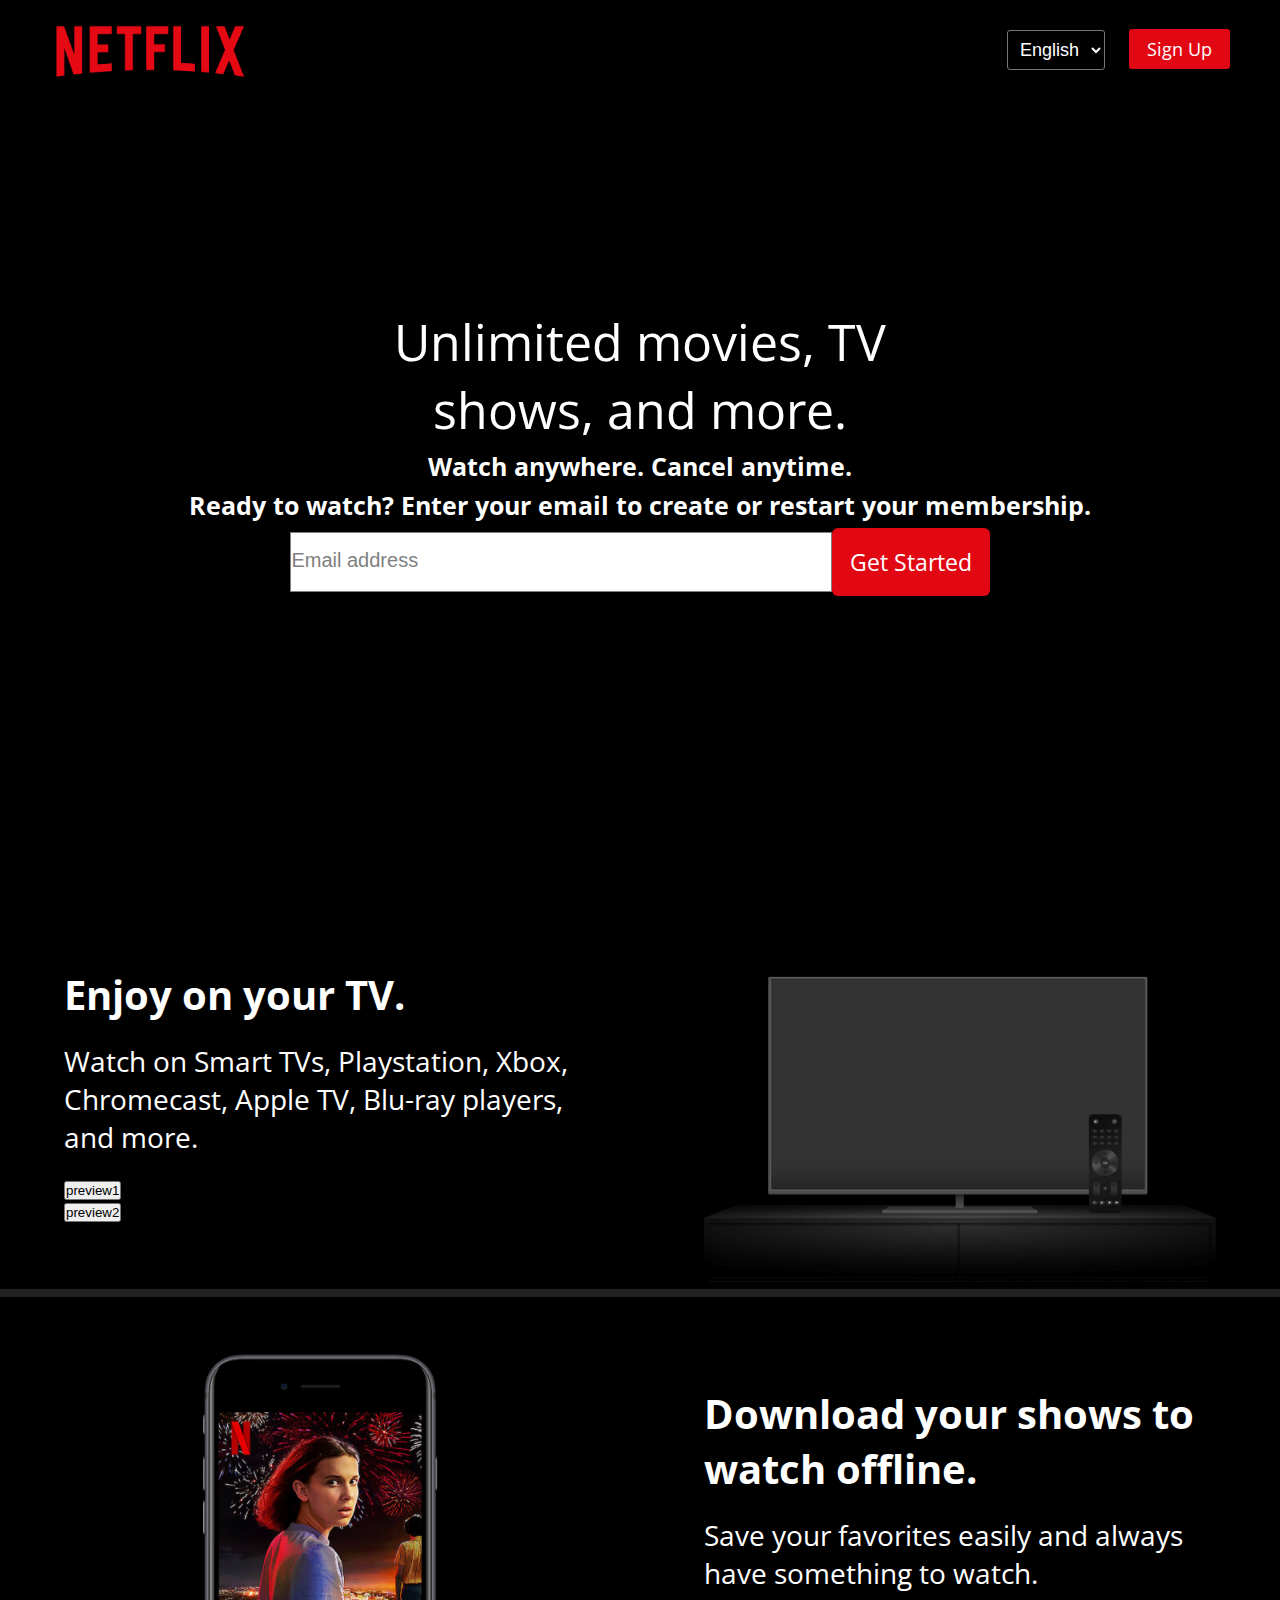
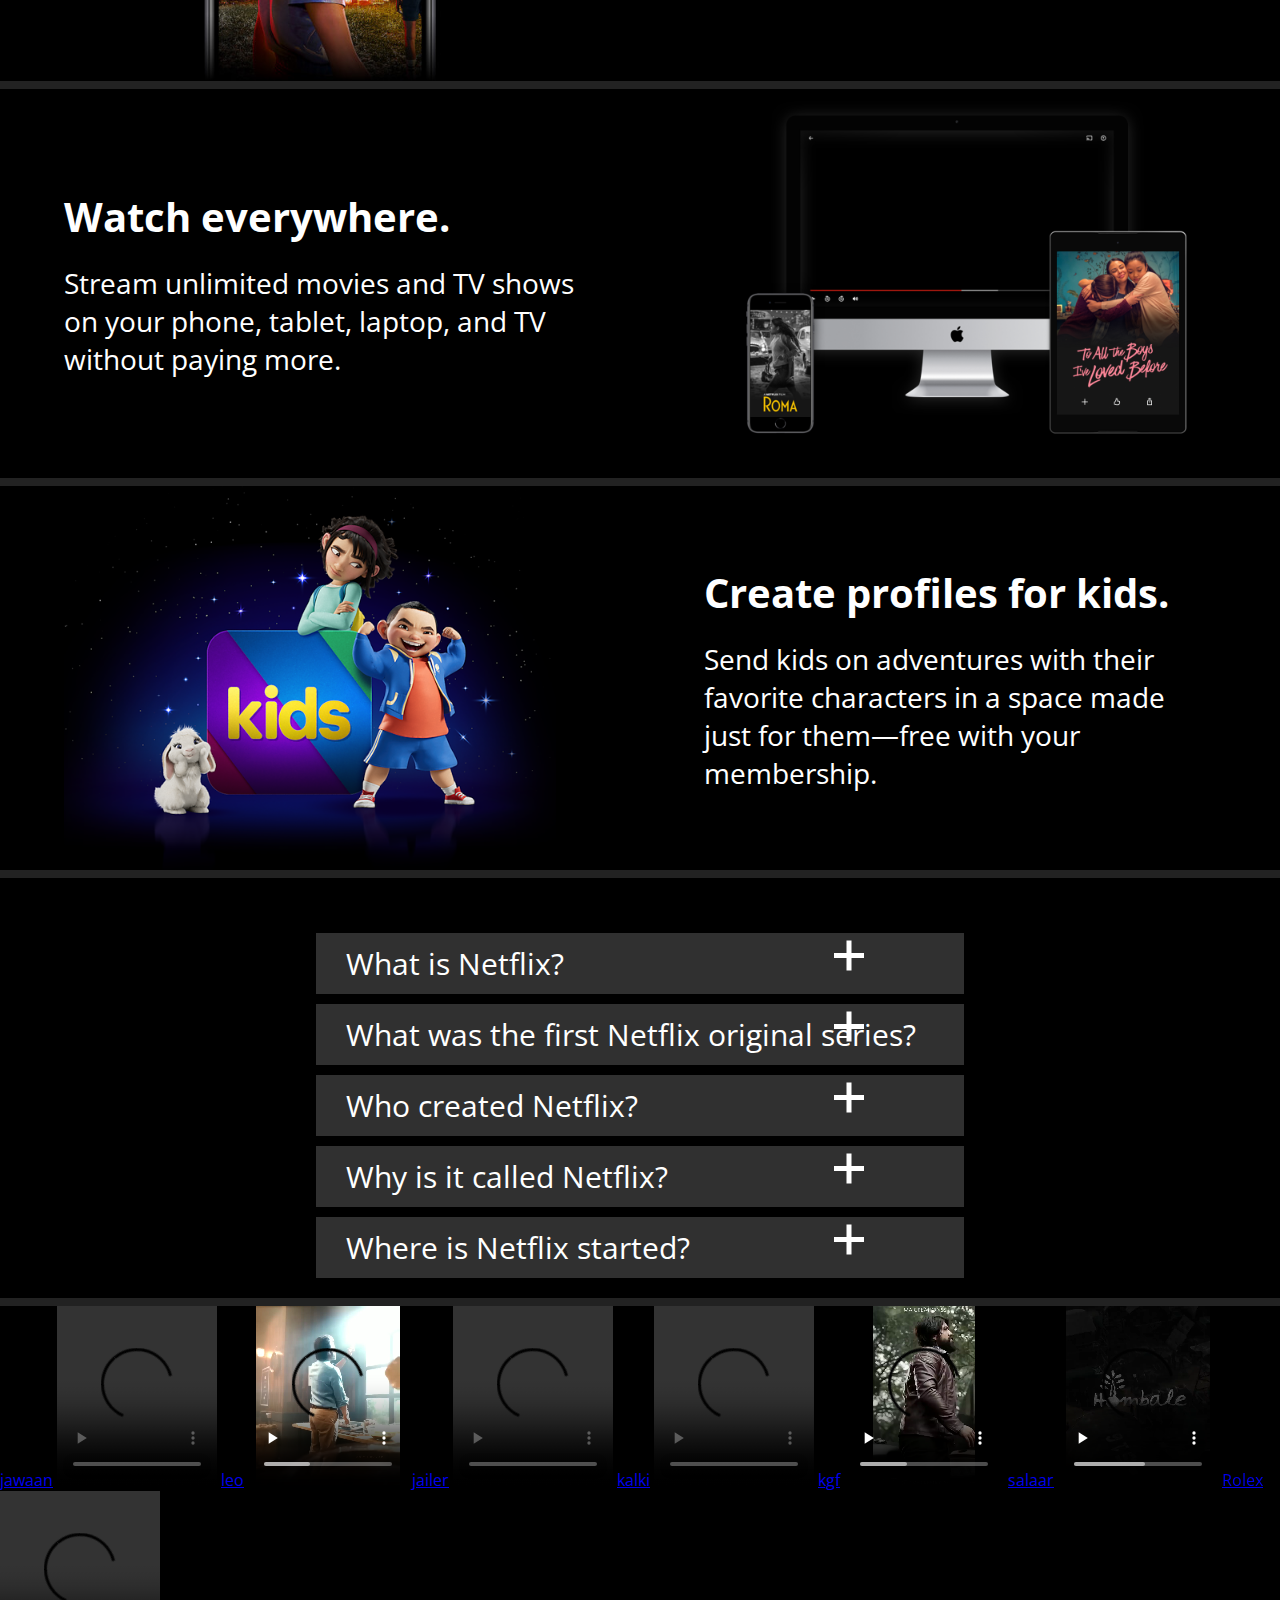
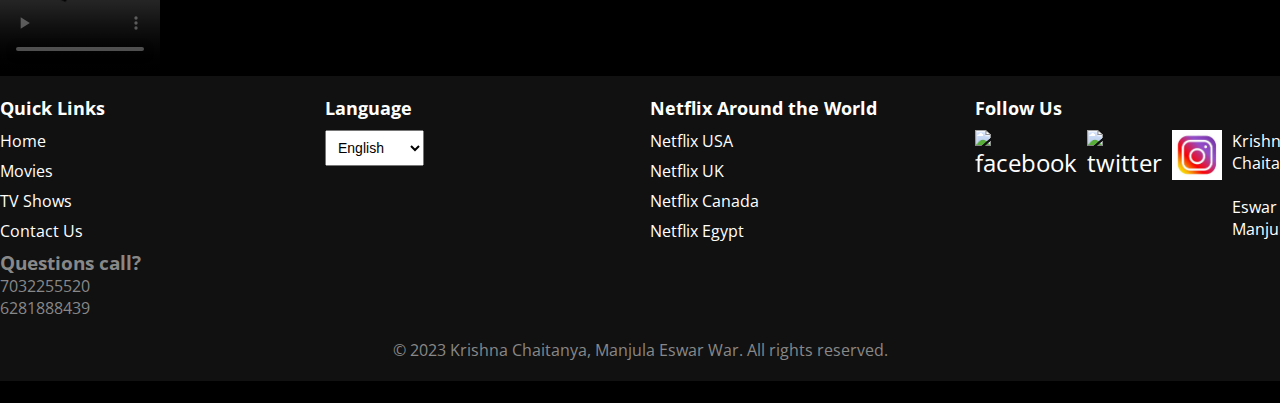
==== index.html @ 63e5550f "Add files via upload" ====
<!DOCTYPE html>
<html lang="en">

<head>
    <meta charset="UTF-8">
    <meta http-equiv="X-UA-Compatible" content="IE=edge">
    <meta name="viewport" content="width=device-width, initial-scale=1.0">
    <link rel="stylesheet" href="style.css">
    <title>Netflix</title>
    <link rel="icon" type="x-icon" href="netflix_PNG15.png">
</head>

<body>
    <!-- header  -->
    <header>
        <img src="Logonetflix.png" alt="">
        <div>
           
            <select name="">
                <option value="en">English</option>
                <option value="ar">Arabic</option>
            </select>
   
            <a href="signup.html">Sign Up</a>
        </div>
    </header>
    <!-- first section -->
    <section class="Fsec">
        <div>
            <h1>
                Unlimited movies, TV <br> shows, and more.
            </h1>
            <h2>
                Watch anywhere. Cancel anytime.
            </h2>
            <h2>
                Ready to watch? Enter your email to create or restart your membership.
            </h2>
            <form action="">
                <input type="email" name="" placeholder="Email address">
             <section class="Dsec">  
                <a href="get.html"> Get Started </a>
             </section>

            </form>
        </div>
    </section>

    <!-- second section  -->
    <section class="SecondSec">
        <div>
            <h3>Enjoy on your TV.</h3>
            <p>Watch on Smart TVs, Playstation, Xbox, Chromecast, Apple TV, Blu-ray players, and more.</p>
            <br>   <a href="netflix.mp4" ><button>preview1</button></a></br>
           <a href="chiru.mp4"><button>preview2</button></a>
        </div>
        <div class="SecondSecDiv">
            <img src="tv.png" alt="">
            <video width="640" height="360" controls>
            
                 <src="video-devices.mp4" type="video/mp4">
            </video>

        </div>
    </section>
    <!-- third section  -->

    <section class="thirdSec">
        <img src="mobile-0819.jpg" alt="">
        <div>
            <h3>Download your shows to watch offline.</h3>
            <p>Save your favorites easily and always have something to watch.</p>
        </div>
    </section>
    <!-- fourth section  -->
    <section class="SecondSec">
        <div>
            <h3>Watch everywhere.</h3>
            <p>Stream unlimited movies and TV shows on your phone, tablet, laptop, and TV without paying more.</p>

        </div>
        <div class="SecondSecDiv2 ">
            <img src="device-pile.png" alt="">
            <video autoplay muted>
                <source src="C:\Users\eswar\OneDrive\Desktop\video-devices.mp4" type="video/mp4">
            </video>

        </div>
    </section>
    <!-- fifth section  -->

    <section class="thirdSec">
        <img src="images1.png"alt="">
        <div>
            <h3>Create profiles for kids.</h3>
            <p>Send kids on adventures with their favorite characters in a space made just for them—free with your
                membership.</p>
        </div>
    </section>
    <section class="lastSec">
        <h3>Frequently Asked Questions</h3>
        <div class="list">
            <div id="item1" class="item1">

                <a href="#item1" class="item">
                    <span>What is Netflix?</span>
                    <i class="icon"></i>
                </a>
                <p class="texttt">
                    Netflix is a streaming service that offers a wide variety of award-winning TV shows, movies, anime,
                    documentaries, and more on thousands of internet-connected devices.
                </p>
            </div>
            <div id="item2" class="item1">

                <a href="#item2" class="item">
                    <span>What was the first Netflix original series?</span>
                    <i class="icon"></i>
                </a>
                <p class="texttt">
                  Lilyhammer
                </p>
            </div>
            <div id="item3" class="item1">

                <a href="#item3" class="item">
                    <span>Who created Netflix?
                      </span>
                    <i class="icon"></i>
                </a>
                <p class="texttt">
                  Reed Hastings,Marc Randolph
                </p>
            </div>
            <div id="item4" class="item1">

                <a href="#item4" class="item">
                    <span>Why is it called Netflix?</span>
                    <i class="icon"></i>
                </a>
                <p class="texttt">
                  The name is a combination of words. The “Net” is derived from the word Internet and “Flix” is a shortened version of the word flicks
                </p>
            </div>
            <div id="item5" class="item1">

                <a href="#item5" class="item">
                    <span>Where is Netflix started?</span>
                    <i class="icon"></i>
                </a>
                <p class="texttt">
                  Scotts Valley, California.
                </p>
            </div>


        </div>
    </section>
    <div class="item1">
        <a href="jawan.mp4">jawaan</a>
       <video width="160px" height="180vh" controls src="jawan.mp4">jawaan</video>
       <a href="leo.mp4">leo</a>
       <video width="160px" height="180vh" controls src="leo.mp4">leo</video>
       <a href="jailer.mp4">jailer</a>
       <video width="160px" height="180vh" controls src="jailer.mp4">jailer</video>
       <a href="kalki 2898.mp4">kalki</a>
       <video width="160px" height="180vh" controls src="kalki 2898.mp4">kalki</video>
       <a href="kgf.mp4">kgf</a>
       <video width="160px" height="180vh" controls src="kgf.mp4">kgf</video>
       <a href="salaar.mp4">salaar</a>
       <video width="160px" height="180vh" controls src="salaar.mp4">salaar</video>
       <a href="rolex.mp4">Rolex</a>
       <video width="160px" height="180vh" controls src="rolex.mp4">Rolex</video>
    </div>
    <footer>
        <div class="footer-container">
            <div class="footer-section">
                <h4>Quick Links</h4>
                <ul>
                    <li><a href="index.html">Home</a></li>
                    <li><a href="https://www.netflix.com/in/browse/genre/34399">Movies</a></li>
                    <li><a href="https://www.netflix.com/in/browse/genre/83">TV Shows</a></li>
                    <li><a href="https://help.netflix.com/en/contactus">Contact Us</a></li>
                </ul>
                <h3>Questions call?</h1>
                <p>7032255520</p>
                <p>6281888439</p>
            </div>
            <div class="footer-section">
                <h4>Language</h4>
                <select name="">
                    <option value="en">English</option>
                    <option value="ar">Japanese</option>
                    <option value="ar">Hindi</option>
                    <option value="ar">Telugu</option>
                </select>
            </div>
            <div class="footer-section">
                <h4>Netflix Around the World</h4>
                <ul>
                    <li><a href="#">Netflix USA</a></li>
                    <li><a href="#">Netflix UK</a></li>
                    <li><a href="#">Netflix Canada</a></li>
                    <li><a href="#">Netflix Egypt</a></li>
                </ul>
            </div>
            <div class="footer-section">
                <h4>Follow Us</h4>
                <ul class="social-icons">
                    <li><a href="https://www.facebook.com/netflix/" class="icon-link"><i class="fab fa-facebook"></i><img src="https://encrypted-tbn0.gstatic.com/images?q=tbn:ANd9GcTg1db4T6pGMhzlCkU2hbKBE74SfWJIza6SWqMyuqSlsQ&s" alt="facebook" height="50vh"></a></li>
                    <li><a href="https://twitter.com/netflix" class="icon-link"><i class="fab fa-twitter"></i><img src="https://encrypted-tbn0.gstatic.com/images?q=tbn:ANd9GcRdB-EbJVMxRYtNz1i4dn7jOVSfHq-002oe4w&usqp=CAU" alt="twitter" height="50vh"></a></li>
                    <li><a href="https://www.instagram.com/netflix/?hl=en" class="icon-link"><i class="fab fa-instagram"></i><img src="[data-uri]" alt="insta" height="50vh"></a></li>
                 <br>  <li><a href="https://www.instagram.com/chaitanyachaitu3105/">Krishna Chaitanya</a></br>
                    
                 <br>  <a href="https://www.instagram.com/m.eswarwar/">Eswar Manjula</a></li></br>
                </ul>
            </div>
        </div>
        
        <p class="copyright">© 2023 Krishna Chaitanya, Manjula Eswar War. All rights reserved.</p>
    </footer>
    <script src="javascript.js"></script>
</body>

</body>
</html>/
---- style.css ----
@import url('https://fonts.googleapis.com/css2?family=Anton&family=Fruktur&family=Open+Sans:wght@300&family=Press+Start+2P&display=swap');

*{
    margin: 0;
    padding: 0;
    box-sizing: border-box;
}
html{

    font-family: 'Open Sans', sans-serif;
    
 }
body{
    background-color:black ;
}
header {
    display: flex;
    align-items: center;
    justify-content: space-between;
    padding: 20px 50px 0px;
    position: absolute;
    top: 0;
    left: 0;
    width: 100%;
    z-index: 2;
}
header img{
width: 200px;
}
header select{
    background-color: transparent;
    color: white;
    padding: 8px;
    font-size: 18px;
    margin-right: 20px;
    border-radius: 3px;
}
header select option{
    background-color: gray;

}
header a{
text-decoration: none;
background-color: #e20813;
color: white;
padding: 8px 18px ;
font-size: 18px;
border-radius: 3px;
}
/**************first section*********************/
.Fsec{
    height: 100vh;
    display: flex;
    justify-content: center;
    align-items: center;
    text-align: center;
    color: white;
    background-image: url(https://github.com/Nada-haisam11/Netflix--Clone/blob/main/Netflix%20Clone/images/AE-en-20210817-popsignuptwoweeks-perspective_alpha_website_small.jpg?raw=true);
    background-size: cover;
position: relative;
.
}
.Dsec
    a{
        text-decoration: none;
        background-color: #e20813;
        color: white;
        padding: 18px 18px ;
        font-size: 23px;
        border-radius: 6px;
        }

.Fsec::before{
    content: '';
    position: absolute;
    top: 0;
    left: 0;
    width: 100%;
    height: 500px;
   background-image: linear-gradient(to bottom , black , transparent);
    z-index: 1;
}
.Fsec::after{
    content: '';
    position: absolute;
    bottom: 0;
    left: 0;
    width: 100%;
    height: 500px;
   background-image: linear-gradient(to top , black , transparent);
    z-index: 1;
}
.Fsec div{
    z-index: 2;
}
.Fsec h1{
    font-size: 50px;
    font-weight: 400;
}
.Fsec h2{
    font-size: 25px;
    margin: 5px 0px;
}
.Fsec form{
    display: flex;
    justify-content: center;
    align-items: center;
    margin-top: 10px;
}
.Fsec form input[type="email"]{
    height: 60px;
    width: 60%;
    outline: none;
    border: 1px solid gray;
}
.Fsec form input[type="email"]::placeholder{
    color: gray;
    font-size: 20px;
}
.Fsec form input[type="submit"]{
height: 60px;
padding: 10px;
border: none;
background-color: #e20813;
color: white;
font-size: 20px;

}
/**************second section*******************/
.SecondSec{
    display: flex;
    align-items: center;
    justify-content: space-around;
    color: white;
    border-bottom: 8px solid #222;
}
.SecondSec h3{
    font-size: 40px;

}
.SecondSec p{
    font-size: 28px;
    font-weight: 400;
    margin-top: 20px;
}
.SecondSec .SecondSecDiv{
    position: relative;
}
.SecondSec div{
width: 40%;
}
.SecondSec .SecondSecDiv video ,.SecondSec .SecondSecDiv img{
    width: 100%;
}
.SecondSec .SecondSecDiv video{
    position: absolute;
    top: 0;
    left: 0;
    z-index: -1;
}
/***********third section**************/
.thirdSec{
    display: flex;
    align-items: center;
    justify-content: space-around;
    color: white;
    border-bottom: 8px solid #222;
}
.thirdSec img , .thirdSec div{
    width: 40%;
}
.thirdSec div h3{
    font-size: 40px;

}
.thirdSec div p{
    font-size: 28px;
    font-weight: 400;
    margin-top: 20px;
}
/********fourth section***********/
.SecondSecDiv2{
position: relative;
}
.SecondSec .SecondSecDiv2 img{
    width: 100%;
}
.SecondSec .SecondSecDiv2 video {
    width: 64%;
    position: absolute;
    top: 50px;
    left: 18%;
    z-index: -1;
    
}

@media only screen and (max-width:768px) {
    .SecondSec h3{
        font-size: 25px;
    
    }
    .SecondSec p{
        font-size: 18px;

    }
    .thirdSec div h3{
        font-size: 25px;
    
    }
    .thirdSec div p{
        font-size: 18px;

    }  
}
@media only screen and (max-width:576px) {
    .SecondSec{
        flex-direction: column;
        padding: 20px 0;

    }
    .SecondSec div{
        margin: 10px 0;

    }
    .thirdSec{
        flex-direction: column;
        padding: 20px 0;
    }
    .thirdSec div {
   margin: 20px 0;
    
    }
}











/******************/
.lastSec{
    padding: 20px 100px;
    border-bottom: 8px solid #222;
}
.list{
    width: 60%;
    margin: auto;
}
.item{
    display: flex;
    justify-content: space-between;
    background-color: #303030;
    text-decoration: none;
    color: white;
    padding:10px 30px;
    font-size: 30px;
    margin-top: 10px;
}
.icon{
    position: relative;
}
.icon::before ,.icon::after{
content: '';
width: 30px;
height: 5px;
background-color: white;
position: absolute;
top: 10px;
left: -100px;
}
.icon::after{
  transform: rotate(90deg);
    transition: all 1s ease-out;
}
.texttt{
    background-color: #303030; 
    color: white;
    padding:10px 30px;
    font-size: 30px;
    margin-top: 10px;
    display: none;
}
.item1:target .texttt{
display: block;

}
.item1:target .icon::after{
transform: rotateY(90deg);
}
@media only screen and (max-width:768px) {
    .lastSec{
        padding: 20px 50px;

    }
    .list{
        width: 90%;

    }
    .icon::before ,.icon::after{
        left: 0;


    }
    .item{
        font-size: 20px;


    }
    .texttt{
        font-size: 20px;
    }
}
/*************footer***************/


        /* ... (your existing styles) ... */

        /* New styles for the footer */
        footer {
            background-color: #111;
            color: #888;
            padding: 20px 0;
            text-align: center;
        }

        .footer-container {
            display: grid;
            grid-template-columns: repeat(auto-fit, minmax(200px, 1fr));
            gap: 20px;
            justify-content: center;
        }

        .footer-section {
            text-align: left;
        }

        .footer-section h4 {
            color: #fff;
            font-size: 18px;
            margin-bottom: 10px;
        }

        .footer-section ul {
            list-style: none;
            padding: 0;
            margin: 0;
        }

        .footer-section ul li {
            margin-bottom: 8px;
        }

        .footer-section select {
            padding: 8px;
            font-size: 14px;
        }
        .footer-section a{
            text-decoration: none;
            color: white;
            }

        .social-icons {
            list-style: none;
            padding: 0;
            margin: 0;
            display: flex;
        }

        .social-icons li {
            margin-right: 10px;
        }

        .icon-link {
            color: #fff;
            font-size: 24px;
            text-decoration: none;
        }

        .copyright {
            margin-top: 20px;
            color: #888;
        }
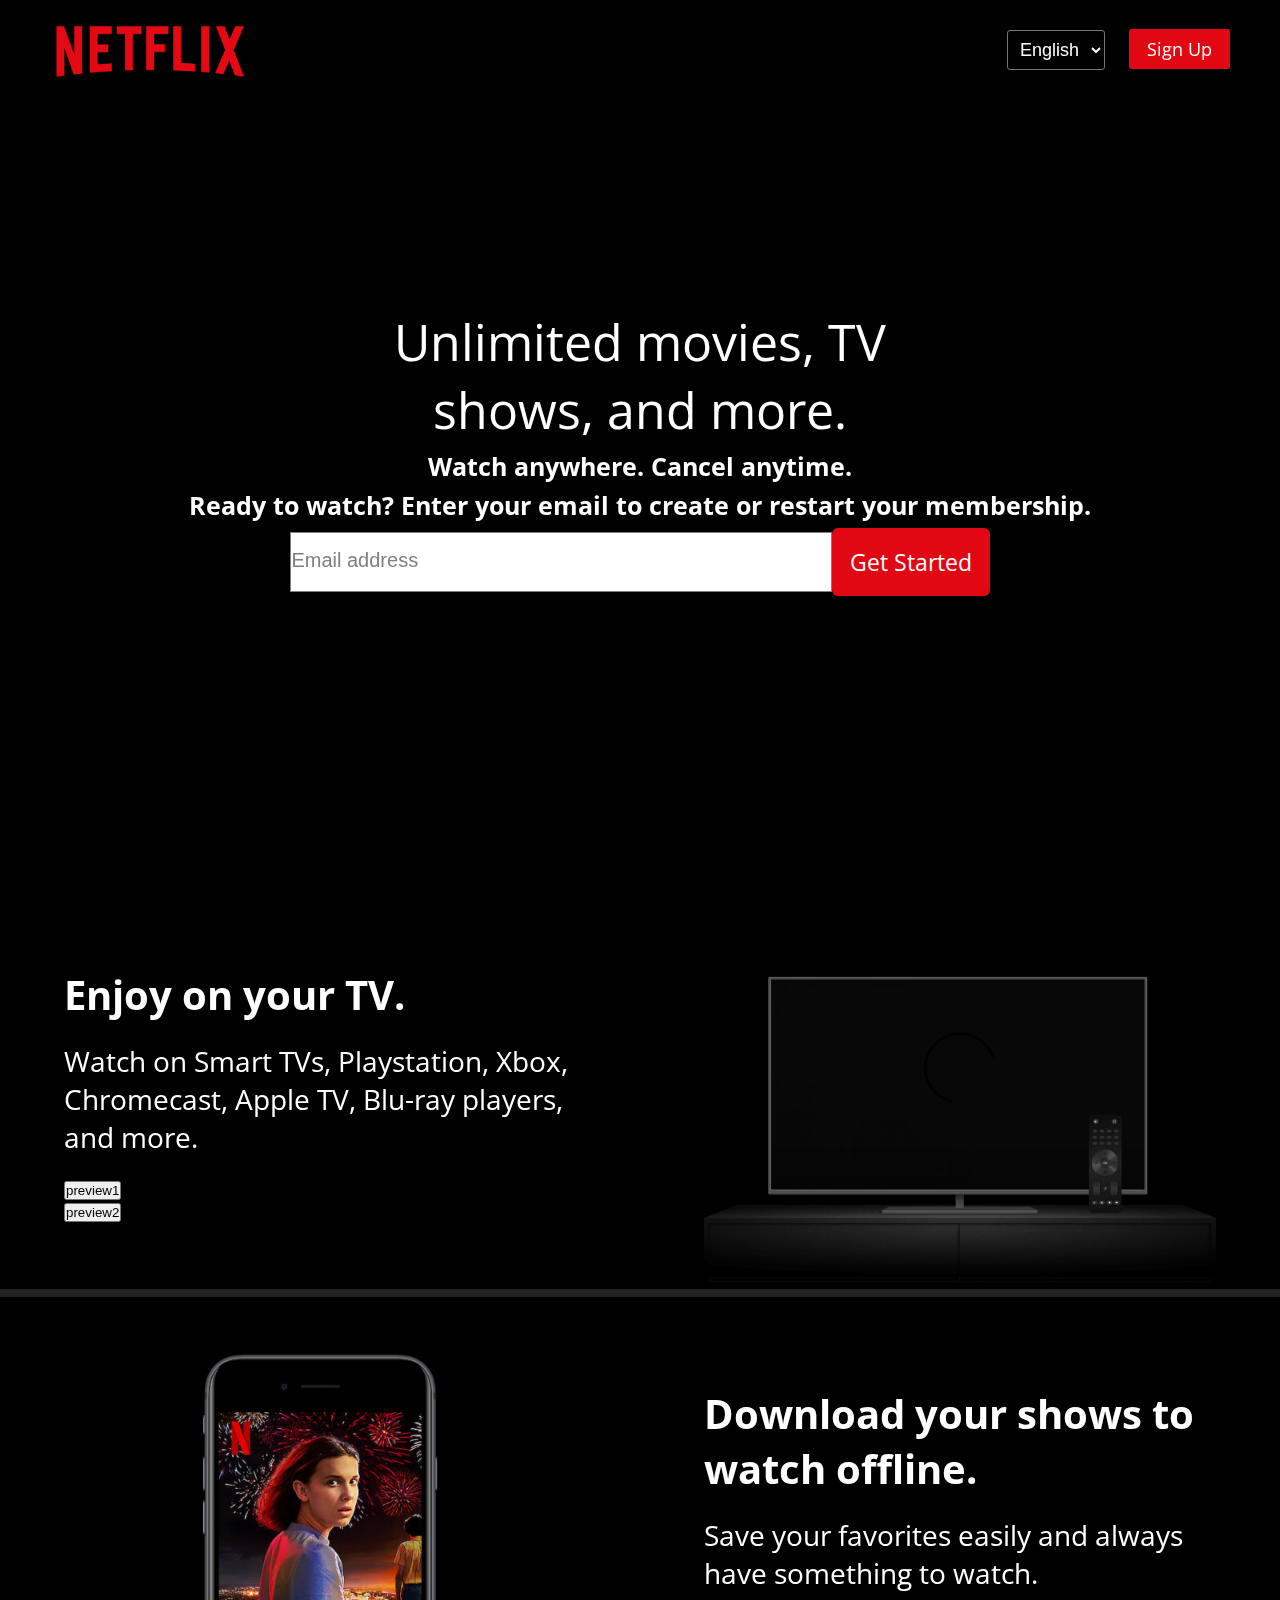
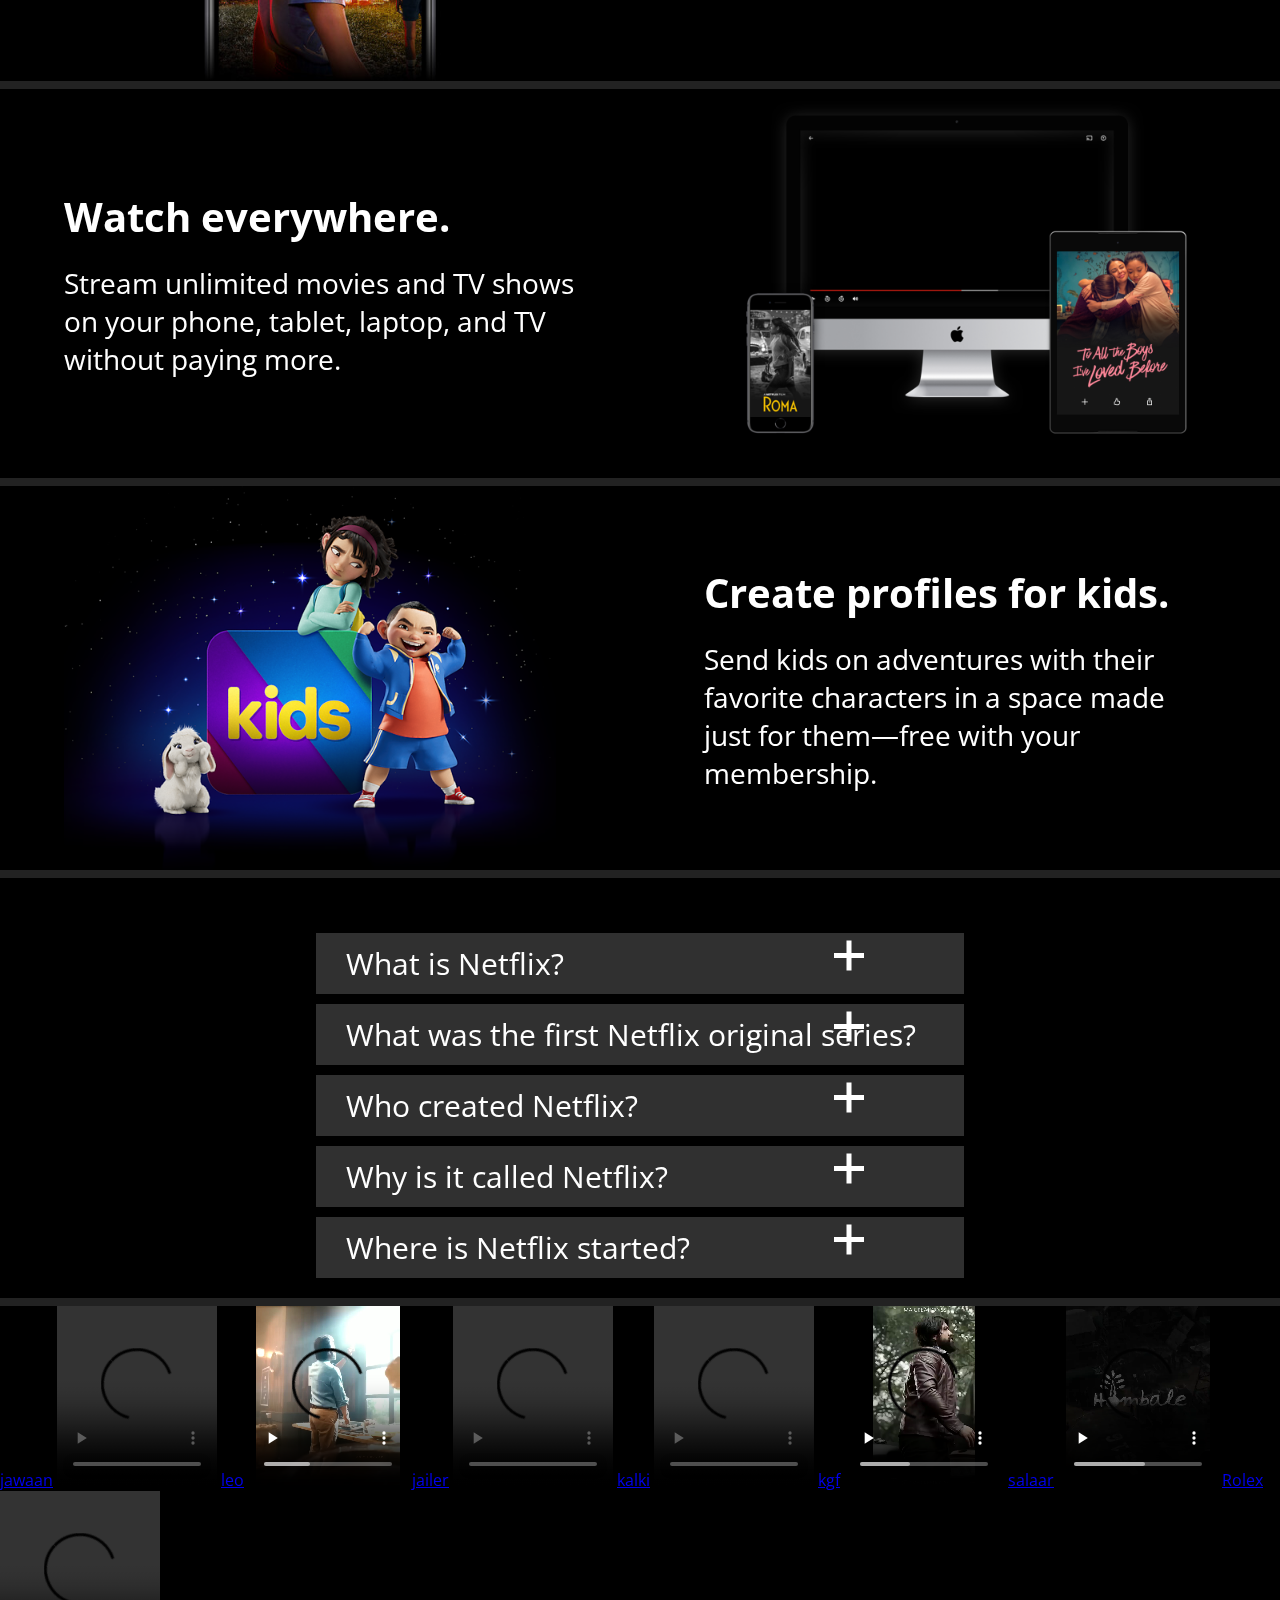
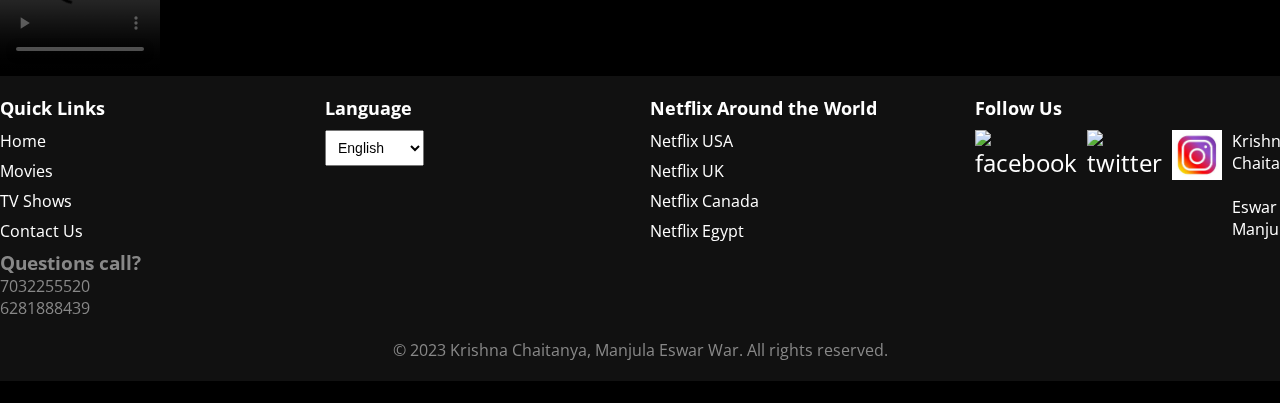
==== commit de8fc929: "Update index.html" ====
--- a/index.html
+++ b/index.html
@@ -58,7 +58,7 @@
             <img src="tv.png" alt="">
             <video width="640" height="360" controls>
             
-                 <src="video-devices.mp4" type="video/mp4">
+                 <source src="video-devices.mp4" type="video/mp4">
             </video>
 
         </div>
@@ -82,7 +82,7 @@
         <div class="SecondSecDiv2 ">
             <img src="device-pile.png" alt="">
             <video autoplay muted>
-                <source src="C:\Users\eswar\OneDrive\Desktop\video-devices.mp4" type="video/mp4">
+                <source src="videoe-tv-0819.mp4.mp4" type="video/mp4">
             </video>
 
         </div>
@@ -223,4 +223,4 @@
 </body>
 
 </body>
-</html>/+</html>/
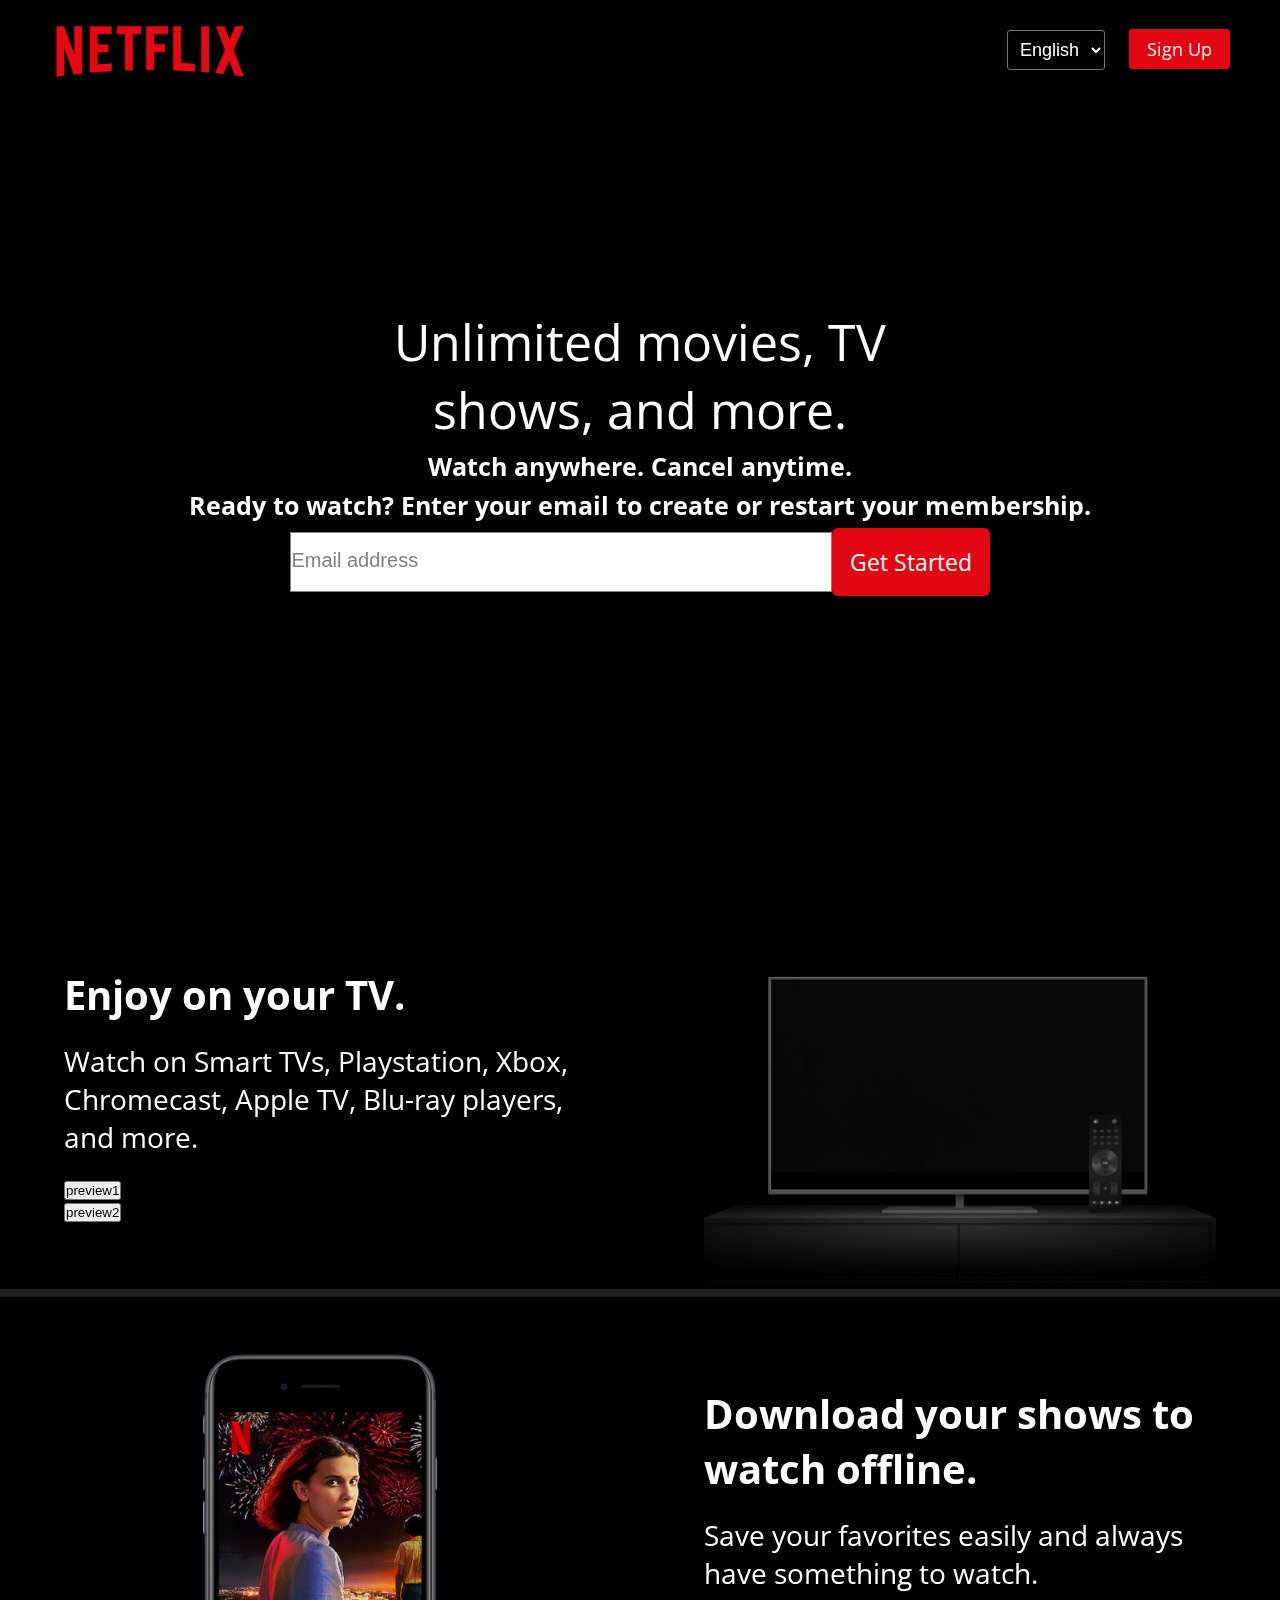
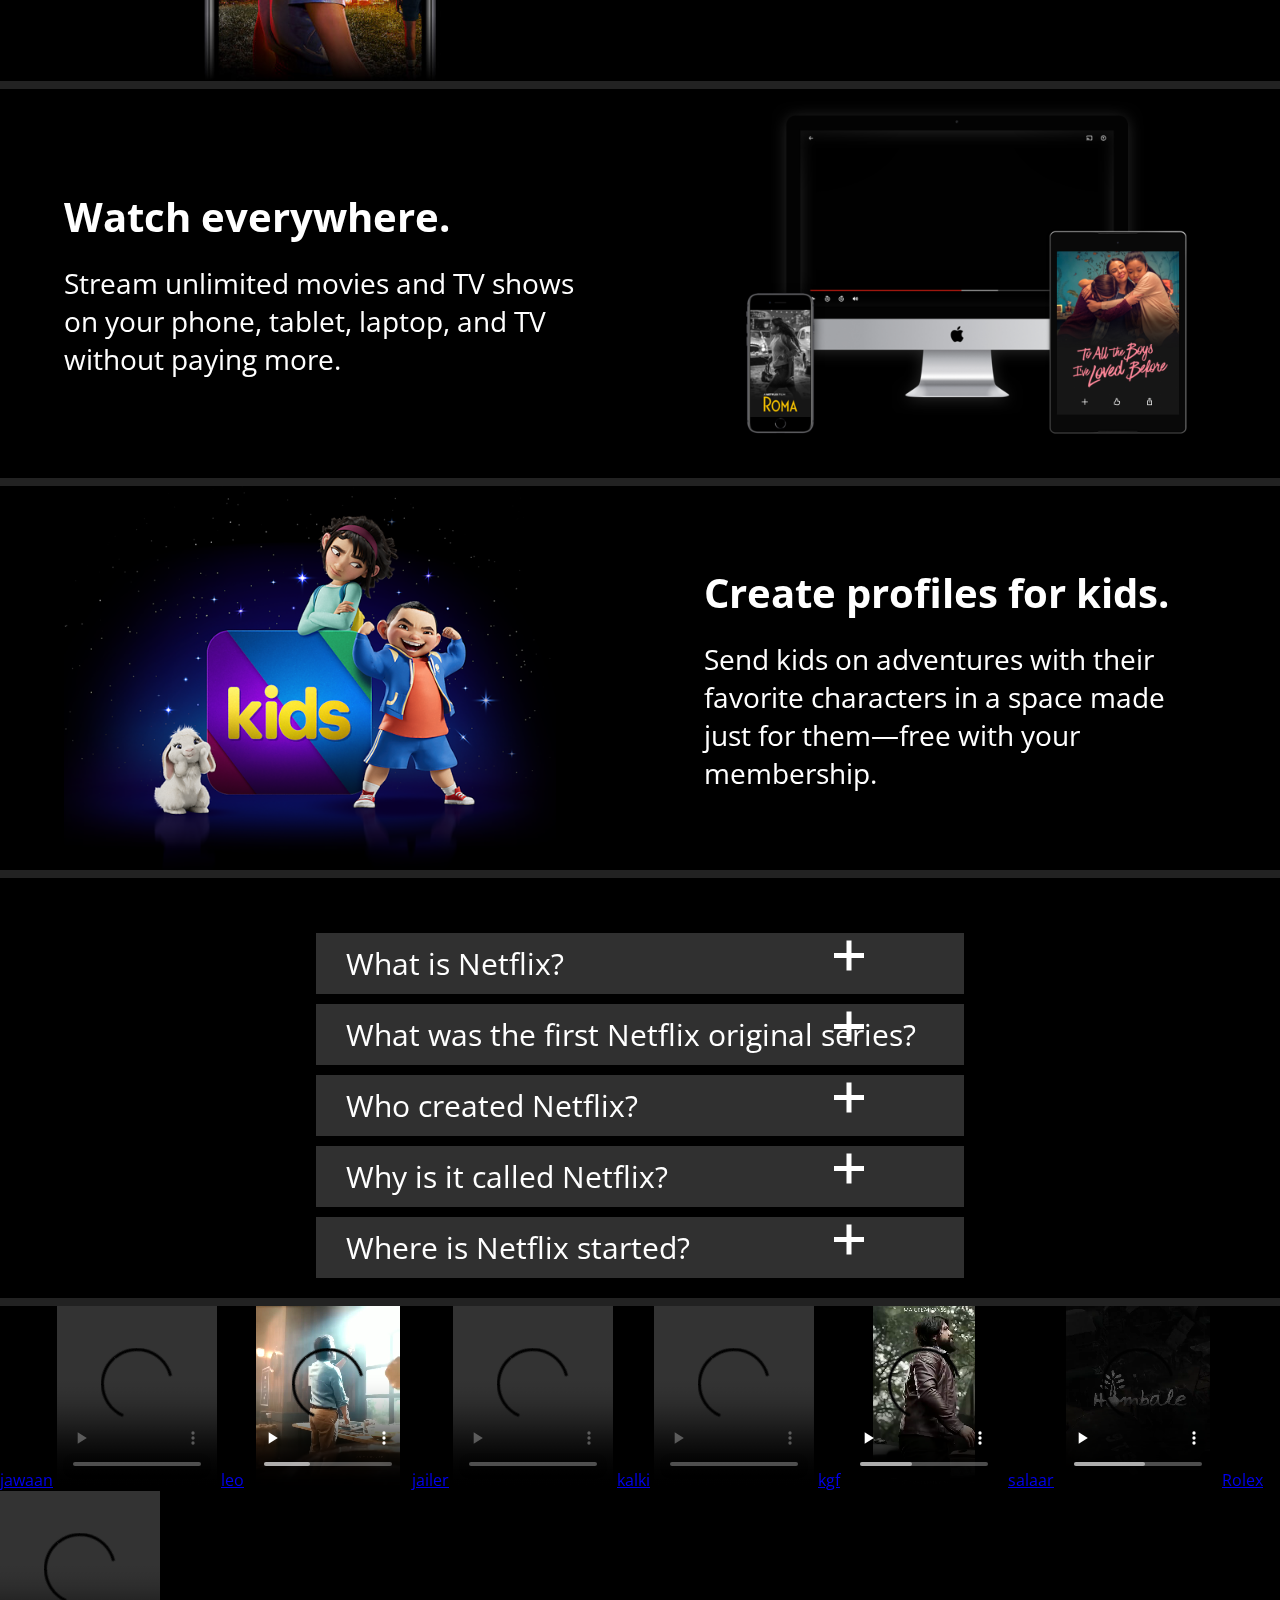
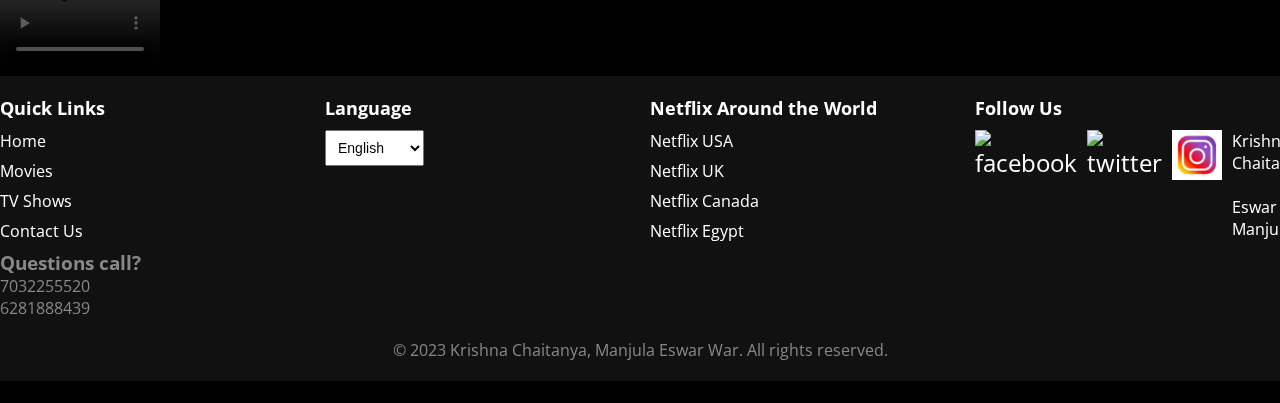
==== commit bdec1b56: "Update index.html" ====
--- a/index.html
+++ b/index.html
@@ -56,8 +56,7 @@
         </div>
         <div class="SecondSecDiv">
             <img src="tv.png" alt="">
-            <video width="640" height="360" controls>
-            
+            <video autoplay muted>
                  <source src="video-devices.mp4" type="video/mp4">
             </video>
 
@@ -82,7 +81,7 @@
         <div class="SecondSecDiv2 ">
             <img src="device-pile.png" alt="">
             <video autoplay muted>
-                <source src="videoe-tv-0819.mp4.mp4" type="video/mp4">
+                <source src="videoe-tv-0819.mp4" type="video/mp4">
             </video>
 
         </div>
